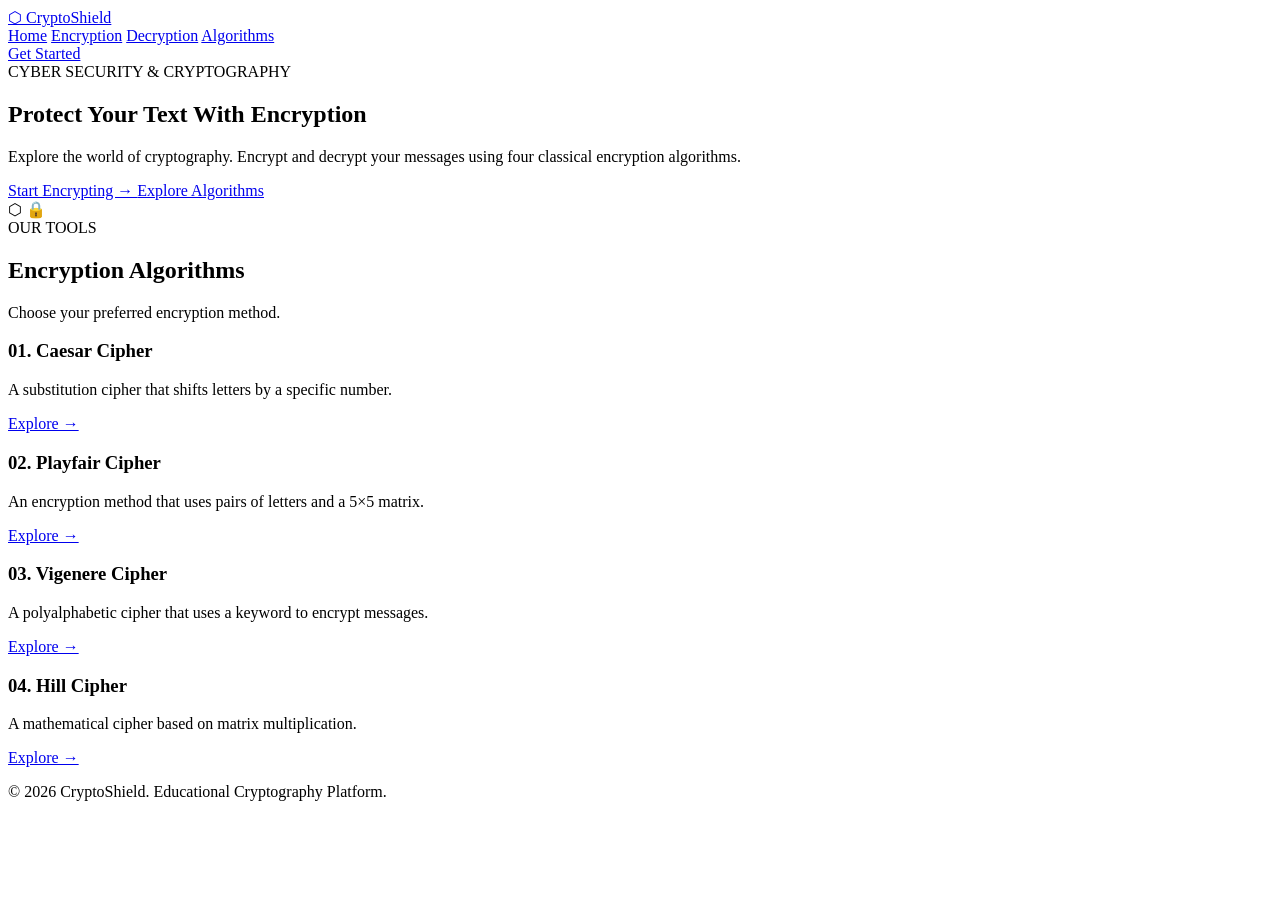
==== index.html @ 145bbcdc "Add files via upload" ====
<!DOCTYPE html>
<html lang="en">
<head>
    <meta charset="UTF-8">
    <meta name="viewport" content="width=device-width, initial-scale=1.0">

    <title>CryptoShield | Text Encryption</title>

    <link rel="stylesheet" href="css/style.css">

    <link href="https://fonts.googleapis.com/css2?family=Inter:wght@400;500;600;700&family=Orbitron:wght@500;600;700&display=swap" rel="stylesheet">
</head>

<body>

    
    <nav class="navbar">
        <a href="index.html" class="logo">
            <span>⬡</span> CryptoShield
        </a>

        <div class="nav-links">
            <a href="index.html" class="active">Home</a>
            <a href="encryption.html">Encryption</a>
            <a href="decryption.html">Decryption</a>
            <a href="algorithms.html">Algorithms</a>
        </div>

        <a href="encryption.html" class="nav-button">
            Get Started
        </a>
    </nav>


    
    <section class="hero">

        <div class="hero-content">

            <span class="tag">
                CYBER SECURITY & CRYPTOGRAPHY
            </span>

            <h1>
                Protect Your Text
                <span>With Encryption</span>
            </h1>

            <p>
                Explore the world of cryptography.
                Encrypt and decrypt your messages using
                four classical encryption algorithms.
            </p>

            <div class="hero-buttons">

                <a href="encryption.html" class="primary-btn">
                    Start Encrypting →
                </a>

                <a href="algorithms.html" class="secondary-btn">
                    Explore Algorithms
                </a>

            </div>

        </div>

        <div class="hero-icon">
            <div class="shield">
                ⬡
                <span>🔒</span>
            </div>
        </div>

    </section>


    
    <section class="algorithms-section">

        <div class="section-heading">
            <span class="tag">OUR TOOLS</span>
            <h2>Encryption Algorithms</h2>
            <p>Choose your preferred encryption method.</p>
        </div>

        <div class="cards">

            <div class="algorithm-card">
                <h3>01. Caesar Cipher</h3>
                <p>A substitution cipher that shifts letters
                   by a specific number.</p>
                <a href="encryption.html">Explore →</a>
            </div>

            <div class="algorithm-card">
                <h3>02. Playfair Cipher</h3>
                <p>An encryption method that uses pairs
                   of letters and a 5×5 matrix.</p>
                <a href="encryption.html">Explore →</a>
            </div>

            <div class="algorithm-card">
                <h3>03. Vigenere Cipher</h3>
                <p>A polyalphabetic cipher that uses
                   a keyword to encrypt messages.</p>
                <a href="encryption.html">Explore →</a>
            </div>

            <div class="algorithm-card">
                <h3>04. Hill Cipher</h3>
                <p>A mathematical cipher based on
                   matrix multiplication.</p>
                <a href="encryption.html">Explore →</a>
            </div>

        </div>

    </section>


    
    <footer>
        <p>© 2026 CryptoShield. Educational Cryptography Platform.</p>
    </footer>

    <script src="js/main.js"></script>

</body>
</html>
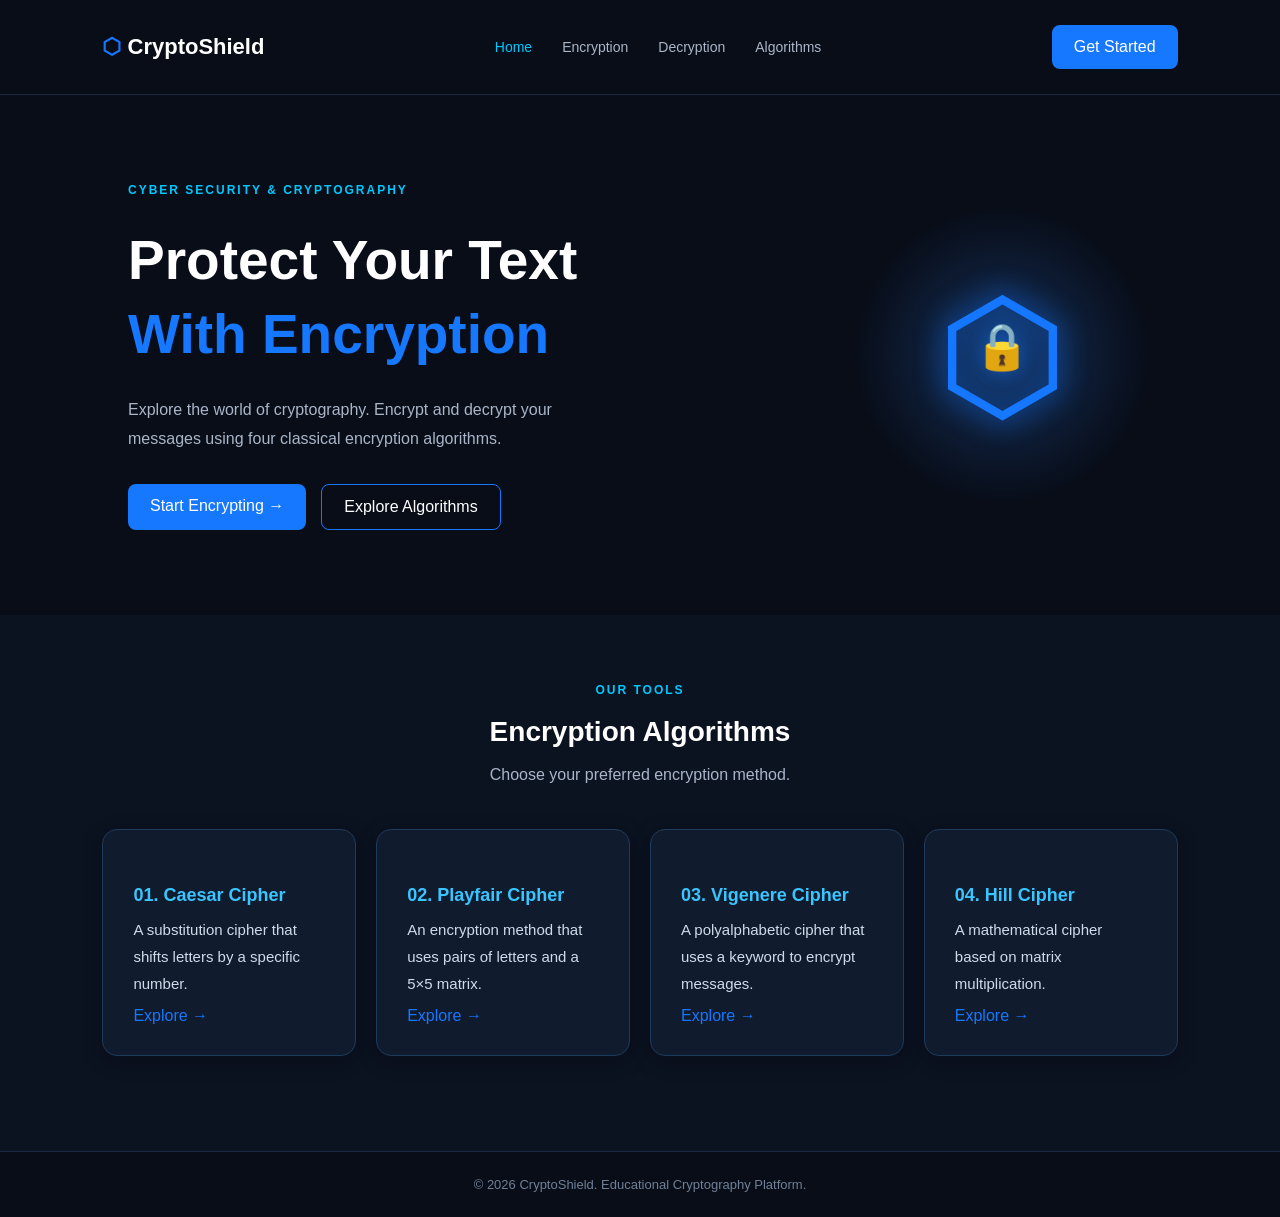
==== commit 2538bebd: "Fix HTML structure and update stylesheet link" ====
--- a/index.html
+++ b/index.html
@@ -6,7 +6,7 @@
 
     <title>CryptoShield | Text Encryption</title>
 
-    <link rel="stylesheet" href="css/style.css">
+    <link rel="stylesheet" href="style.css">
 
     <link href="https://fonts.googleapis.com/css2?family=Inter:wght@400;500;600;700&family=Orbitron:wght@500;600;700&display=swap" rel="stylesheet">
 </head>
@@ -125,7 +125,7 @@
         <p>© 2026 CryptoShield. Educational Cryptography Platform.</p>
     </footer>
 
-    <script src="js/main.js"></script>
+    <script src="main.js"></script>
 
 </body>
-</html>+</html>
--- a/style.css
+++ b/style.css
@@ -0,0 +1,619 @@
+* {
+    margin: 0;
+    padding: 0;
+    box-sizing: border-box;
+}
+
+body {
+    background: #080D18;
+    color: #FFFFFF;
+    font-family: 'Inter', sans-serif;
+}
+
+/* Navbar */
+
+.navbar {
+    display: flex;
+    justify-content: space-between;
+    align-items: center;
+    padding: 25px 8%;
+    border-bottom: 1px solid #1B2A40;
+}
+
+.logo {
+    font-family: 'Orbitron', sans-serif;
+    font-size: 22px;
+    font-weight: 700;
+    color: white;
+    text-decoration: none;
+}
+
+.logo span {
+    color: #1677FF;
+}
+
+.nav-links {
+    display: flex;
+    gap: 30px;
+}
+
+.nav-links a {
+    color: #AAB6C8;
+    text-decoration: none;
+    font-size: 14px;
+    transition: 0.3s;
+}
+
+.nav-links a:hover,
+.nav-links .active {
+    color: #00C8FF;
+}
+
+.nav-button,
+.primary-btn {
+    background: #1677FF;
+    color: white;
+    padding: 13px 22px;
+    border-radius: 8px;
+    text-decoration: none;
+    transition: 0.3s;
+}
+
+.nav-button:hover,
+.primary-btn:hover {
+    background: #00C8FF;
+    color: #080D18;
+}
+
+/* Hero */
+
+.hero {
+    min-height: 520px;
+    display: flex;
+    align-items: center;
+    justify-content: space-between;
+    padding: 80px 10%;
+    gap: 40px;
+}
+
+.hero-content {
+    max-width: 600px;
+}
+
+.tag {
+    color: #00C8FF;
+    font-size: 12px;
+    letter-spacing: 2px;
+    font-weight: 700;
+}
+
+.hero h1 {
+    font-family: 'Orbitron', sans-serif;
+    font-size: clamp(32px, 5vw, 55px);
+    line-height: 1.35;
+    margin: 25px 0;
+}
+
+.hero h1 span {
+    display: block;
+    color: #1677FF;
+}
+
+.hero p {
+    color: #AAB6C8;
+    line-height: 1.8;
+    max-width: 480px;
+    margin-bottom: 30px;
+}
+
+.hero-buttons {
+    display: flex;
+    gap: 15px;
+    flex-wrap: wrap;
+}
+
+.secondary-btn {
+    border: 1px solid #1677FF;
+    color: white;
+    padding: 13px 22px;
+    border-radius: 8px;
+    text-decoration: none;
+}
+
+.secondary-btn:hover {
+    background: #111C2E;
+}
+
+.hero-icon {
+    display: flex;
+    justify-content: center;
+    align-items: center;
+    width: 300px;
+    height: 300px;
+    border-radius: 50%;
+    background: radial-gradient(circle, #142F58, #080D18 70%);
+}
+
+.shield {
+    font-size: 150px;
+    color: #1677FF;
+    position: relative;
+    text-shadow: 0 0 30px #1677FF;
+}
+
+.shield span {
+    position: absolute;
+    font-size: 45px;
+    top: 45%;
+    left: 50%;
+    transform: translate(-50%, -50%);
+}
+
+/* Algorithms */
+
+.algorithms-section {
+    padding: 65px 8%;
+    background: #0B1220;
+}
+
+.section-heading {
+    text-align: center;
+    margin-bottom: 45px;
+}
+
+.section-heading h2 {
+    font-family: 'Orbitron', sans-serif;
+    margin: 18px 0;
+    font-size: 28px;
+}
+
+.section-heading p {
+    color: #AAB6C8;
+}
+
+.cards {
+    display: grid;
+    grid-template-columns: repeat(4, 1fr);
+    gap: 20px;
+}
+
+.algorithm-card {
+    background: #111C2E;
+    padding: 25px;
+    border: 1px solid #1B2A40;
+    border-radius: 12px;
+    transition: 0.3s;
+}
+
+.algorithm-card:hover {
+    border-color: #1677FF;
+    transform: translateY(-6px);
+    box-shadow: 0 0 20px #1677FF22;
+}
+
+.algorithm-card h3 {
+    color: #00C8FF;
+    font-size: 16px;
+    margin-bottom: 15px;
+}
+
+.algorithm-card p {
+    color: #AAB6C8;
+    font-size: 13px;
+    line-height: 1.7;
+    margin-bottom: 20px;
+}
+
+.algorithm-card a {
+    color: #1677FF;
+    text-decoration: none;
+}
+
+/* Footer */
+
+footer {
+    text-align: center;
+    padding: 25px;
+    color: #718096;
+    font-size: 13px;
+    border-top: 1px solid #1B2A40;
+}
+
+/* Responsive */
+
+@media (max-width: 900px) {
+    .cards {
+        grid-template-columns: repeat(2, 1fr);
+    }
+
+    .hero-icon {
+        width: 220px;
+        height: 220px;
+    }
+}
+
+@media (max-width: 650px) {
+    .navbar {
+        flex-wrap: wrap;
+        gap: 20px;
+    }
+
+    .nav-links {
+        order: 3;
+        width: 100%;
+        justify-content: center;
+        flex-wrap: wrap;
+        gap: 15px;
+    }
+
+    .nav-button {
+        font-size: 12px;
+    }
+
+    .hero {
+        flex-direction: column;
+        text-align: center;
+        padding: 60px 7%;
+    }
+
+    .hero p {
+        margin-left: auto;
+        margin-right: auto;
+    }
+
+    .hero-buttons {
+        justify-content: center;
+    }
+
+    .hero-icon {
+        width: 180px;
+        height: 180px;
+    }
+
+    .shield {
+        font-size: 100px;
+    }
+
+    .cards {
+        grid-template-columns: 1fr;
+    }
+}
+/* Encryption Page */
+
+.crypto-container {
+    max-width: 950px;
+    margin: auto;
+    padding: 60px 25px;
+}
+
+.crypto-heading {
+    text-align: center;
+    margin-bottom: 40px;
+}
+
+.crypto-heading h1 {
+    font-family: 'Orbitron', sans-serif;
+    font-size: 38px;
+    margin: 20px 0;
+}
+
+.crypto-heading h1 span {
+    color: #1677FF;
+}
+
+.crypto-heading p {
+    color: #AAB6C8;
+    line-height: 1.8;
+}
+
+.crypto-card {
+    background: #111C2E;
+    border: 1px solid #1B2A40;
+    border-radius: 12px;
+    padding: 28px;
+    margin-bottom: 25px;
+}
+
+.crypto-card h2 {
+    font-size: 18px;
+    margin-bottom: 22px;
+}
+
+.crypto-card label {
+    display: block;
+    color: #AAB6C8;
+    font-size: 14px;
+    margin-bottom: 12px;
+}
+
+.crypto-card input,
+.crypto-card select,
+.crypto-card textarea {
+    width: 100%;
+    background: #080D18;
+    border: 1px solid #263B58;
+    color: white;
+    padding: 15px;
+    border-radius: 8px;
+    outline: none;
+    font-family: 'Inter', sans-serif;
+    font-size: 14px;
+}
+
+.crypto-card input:focus,
+.crypto-card select:focus,
+.crypto-card textarea:focus {
+    border-color: #1677FF;
+    box-shadow: 0 0 8px #1677FF33;
+}
+
+.crypto-card textarea {
+    resize: vertical;
+    line-height: 1.7;
+}
+
+.crypto-card select {
+    cursor: pointer;
+}
+
+.crypto-card select option {
+    background: #111C2E;
+}
+
+.helper {
+    color: #8293A9;
+    font-size: 12px;
+    margin-top: 12px;
+    line-height: 1.6;
+}
+
+.key-group {
+    margin-top: 15px;
+}
+
+.crypto-btn {
+    border: none;
+    cursor: pointer;
+    font-size: 14px;
+    font-weight: 600;
+    margin-top: 20px;
+}
+
+.crypto-btn:hover {
+    box-shadow: 0 0 15px #1677FF77;
+}
+
+.hill-grid {
+    display: grid;
+    grid-template-columns: repeat(2, 90px);
+    gap: 12px;
+}
+
+.hill-grid input {
+    text-align: center;
+}
+
+.result-heading {
+    display: flex;
+    justify-content: space-between;
+    align-items: center;
+    gap: 12px;
+    margin-bottom: 20px;
+    flex-wrap: wrap;
+}
+
+.result-heading h2 {
+    margin-bottom: 0;
+}
+
+.result-status {
+    color: #00C8FF;
+    font-size: 12px;
+}
+
+.result-buttons {
+    display: flex;
+    gap: 12px;
+    margin-top: 18px;
+    flex-wrap: wrap;
+}
+
+.action-btn {
+    background: #172A45;
+    color: white;
+    border: 1px solid #263B58;
+    padding: 11px 20px;
+    border-radius: 7px;
+    cursor: pointer;
+    transition: 0.3s;
+}
+
+.action-btn:hover {
+    background: #1677FF;
+}
+
+.danger-btn:hover {
+    background: #D93645;
+}
+
+.history-item {
+    padding: 15px;
+    border-bottom: 1px solid #263B58;
+    display: flex;
+    justify-content: space-between;
+    gap: 15px;
+    flex-wrap: wrap;
+}
+
+.history-item p {
+    color: #AAB6C8;
+    font-size: 13px;
+    margin-top: 6px;
+    word-break: break-word;
+}
+
+.history-item strong {
+    color: #00C8FF;
+    font-size: 13px;
+}
+
+@media (max-width: 600px) {
+    .crypto-container {
+        padding: 40px 15px;
+    }
+
+    .crypto-heading h1 {
+        font-size: 29px;
+    }
+
+    .crypto-card {
+        padding: 20px;
+    }
+
+    .hill-grid {
+        grid-template-columns: repeat(2, 1fr);
+    }
+}
+/* ============================= */
+/* Algorithms Page */
+/* ============================= */
+
+.algorithms-container {
+    width: 90%;
+    max-width: 1100px;
+    margin: 60px auto;
+}
+
+/* Page Heading */
+
+.algorithms-heading {
+    text-align: center;
+    margin-bottom: 50px;
+}
+
+.algorithms-heading h1 {
+    font-size: 38px;
+    color: #00bfff;
+    margin-bottom: 15px;
+}
+
+.algorithms-heading p {
+    color: #b8c7d9;
+    font-size: 16px;
+    line-height: 1.7;
+}
+
+/* Algorithm Cards */
+
+.algorithm-card {
+    background: #101b2d;
+    border: 1px solid #1d3b5c;
+    border-radius: 15px;
+    padding: 30px;
+    margin-bottom: 30px;
+    box-shadow: 0 5px 20px rgba(0, 0, 0, 0.25);
+    transition: 0.3s ease;
+}
+
+.algorithm-card:hover {
+    transform: translateY(-5px);
+    border-color: #00bfff;
+    box-shadow: 0 8px 25px rgba(0, 191, 255, 0.12);
+}
+
+/* Card Titles */
+
+.algorithm-card h2 {
+    color: #00bfff;
+    font-size: 25px;
+    margin-bottom: 20px;
+    border-bottom: 1px solid #254765;
+    padding-bottom: 12px;
+}
+
+.algorithm-card h3 {
+    color: #39c5ff;
+    font-size: 18px;
+    margin-top: 25px;
+    margin-bottom: 10px;
+}
+
+/* Card Text */
+
+.algorithm-card p {
+    color: #d0dbea;
+    font-size: 15px;
+    line-height: 1.8;
+    margin-bottom: 10px;
+}
+/* Lists */
+
+.algorithm-card ul {
+    padding-left: 25px;
+    margin: 15px 0;
+}
+
+.algorithm-card li {
+    color: #d0dbea;
+    line-height: 1.9;
+    margin-bottom: 8px;
+}
+
+/* Examples */
+
+.algorithm-example {
+    background: #081321;
+    border-left: 4px solid #00bfff;
+    border-radius: 8px;
+    padding: 18px 20px;
+    margin-top: 15px;
+}
+
+.algorithm-example p {
+    color: #ffffff;
+    font-family: monospace;
+    font-size: 15px;
+    margin-bottom: 8px;
+}
+
+/* Footer */
+
+.footer {
+    text-align: center;
+    padding: 25px;
+    margin-top: 50px;
+    background: #081321;
+    color: #b8c7d9;
+    border-top: 1px solid #1d3b5c;
+}
+
+/* Responsive Design */
+
+@media (max-width: 768px) {
+
+    .algorithms-container {
+        width: 92%;
+        margin: 35px auto;
+    }
+
+    .algorithms-heading h1 {
+        font-size: 28px;
+    }
+
+    .algorithm-card {
+        padding: 20px;
+    }
+
+    .algorithm-card h2 {
+        font-size: 21px;
+    }
+
+    .algorithm-card h3 {
+        font-size: 17px;
+    }
+
+    .algorithm-card p,
+    .algorithm-card li {
+        font-size: 14px;
+    }
+}
